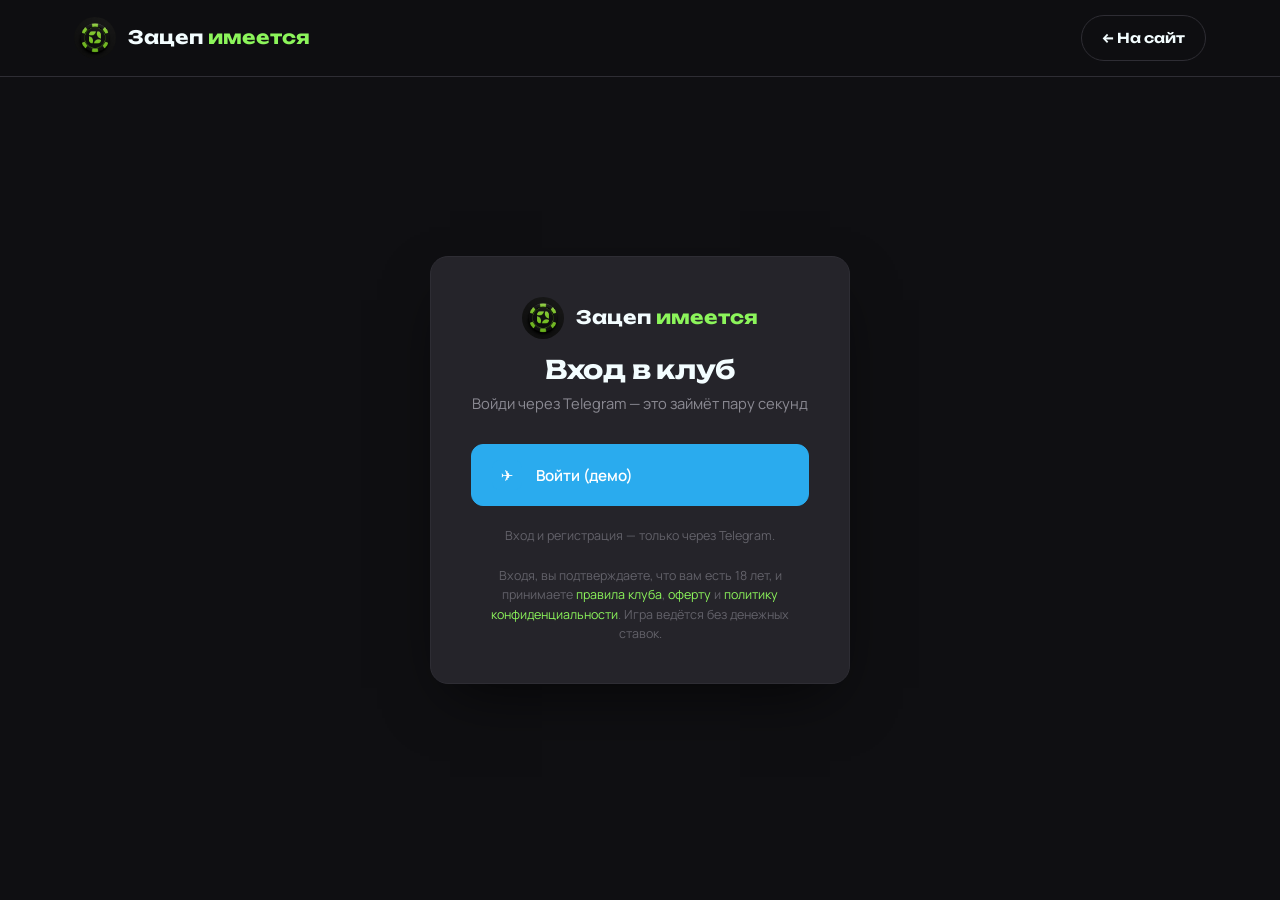
==== account.html @ 66ea3643 "Реальные документы (Согласие участника ИП Марилов + Правила/ПД/оферта/соглашение) вместо рыбы; галоч" ====
<!DOCTYPE html>
<html lang="ru">
<head>
  <meta charset="UTF-8" />
  <meta name="viewport" content="width=device-width, initial-scale=1.0" />
  <title>Личный кабинет — Зацеп имеется</title>
  <meta name="description" content="Личный кабинет игрока клуба спортивного покера «Зацеп имеется»: вход через Telegram, запись на турниры, рейтинг и статистика." />
  <link rel="icon" type="image/png" href="assets/img/favicon.png" />
  <link rel="preconnect" href="https://fonts.googleapis.com" />
  <link rel="preconnect" href="https://fonts.gstatic.com" crossorigin />
  <link href="https://fonts.googleapis.com/css2?family=Manrope:wght@400;500;600;700&family=Unbounded:wght@500;600;700;800&display=swap" rel="stylesheet" />
  <link rel="stylesheet" href="assets/css/style.css?v=631" />
</head>
<body>

  <header class="header scrolled" id="header">
    <div class="wrap nav">
      <a href="index.html" class="logo">
        <img class="logo-mark" src="assets/img/logo-mark.png" alt="Зацеп имеется" />
        <span>Зацеп <span class="accent">имеется</span></span>
      </a>
      <a href="index.html" class="btn btn-ghost btn-sm">← На сайт</a>
    </div>
  </header>

  <!-- ===== Экран входа ===== -->
  <div class="auth-screen" id="view-auth">
    <div class="auth-card">
      <a href="index.html" class="logo" style="justify-content:center;">
        <img class="logo-mark" src="assets/img/logo-mark.png" alt="Зацеп имеется" />
        <span>Зацеп <span class="accent">имеется</span></span>
      </a>
      <h2 style="margin-top:18px;">Вход в клуб</h2>
      <p class="sub">Войди через Telegram — это займёт пару секунд</p>

      <div id="tg-widget" style="display:flex;justify-content:center;min-height:52px;"></div>
      <p class="legal" style="text-align:center;margin-top:8px;">Вход и регистрация — только через Telegram.</p>

      <p class="legal">Входя, вы подтверждаете, что вам есть 18 лет, и принимаете
        <a href="rules.html" style="color:var(--accent);">правила клуба</a>,
        <a href="offer.html" style="color:var(--accent);">оферту</a> и
        <a href="privacy.html" style="color:var(--accent);">политику конфиденциальности</a>.
        Игра ведётся без денежных ставок.</p>
    </div>
  </div>

  <!-- ===== Онбординг «Прежде чем начать» ===== -->
  <div class="auth-screen" id="view-onboarding" hidden>
    <div class="auth-card">
      <h2 style="text-align:center;">Прежде чем начать</h2>
      <p class="sub">Для записи на турниры и ведения рейтинга нам нужен твой покерный ник и телефон.</p>

      <form id="onboardingForm">
        <div class="field">
          <label for="onbName">Фамилия и имя</label>
          <input type="text" id="onbName" placeholder="например, Иванов Иван" maxlength="100" required />
        </div>
        <div class="field">
          <label for="onbNick">Покерный ник</label>
          <input type="text" id="onbNick" placeholder="например, Рейз" maxlength="32" required />
        </div>
        <div class="field">
          <label for="onbPhone">Телефон</label>
          <input type="tel" id="onbPhone" placeholder="+7 900 000-00-00" autocomplete="tel" />
        </div>
        <label class="legal" style="display:flex;gap:10px;align-items:flex-start;text-align:left;cursor:pointer;margin:8px 0 12px;">
          <input type="checkbox" id="onbConsent" style="margin-top:3px;flex:0 0 auto;" />
          <span>Подтверждаю, что мне исполнилось <b>18 лет</b>.</span>
        </label>
        <p class="legal" style="text-align:left;margin:0 0 16px;">Продолжая регистрацию, вы соглашаетесь с
          <a href="rules.html" style="color:var(--accent);">правилами клуба</a>,
          <a href="consent.html" style="color:var(--accent);">согласием участника</a> и
          <a href="privacy.html" style="color:var(--accent);">политикой конфиденциальности</a>.</p>
        <button type="submit" class="btn btn-primary btn-block">Продолжить</button>
      </form>
    </div>
  </div>

  <!-- ===== Дашборд (заполняется из account.js) ===== -->
  <main class="dash active" id="view-dash" hidden></main>

  <script src="assets/js/mask.js?v=631"></script>

  <script src="assets/js/account.js?v=631"></script>
</body>
</html>
---- assets/css/style.css ----
/* ========= Зацеп имеется — brand styles =========
   Палитра взята из shodka.fun:
   accent #8cf55b · deep #067644 · base #131316 · surface #25242a/#37363d
   text #f3fdff · muted #63626a
================================================== */

:root {
  --bg:        #0f0f12;
  --bg-2:      #131316;
  --surface:   #25242a;
  --surface-2: #37363d;
  --line:      #2e2d34;
  --text:      #f3fdff;
  --muted:     #8b8a93;
  --muted-2:   #63626a;
  --accent:    #8cf55b;
  --accent-deep: #067644;
  --accent-soft: rgba(140, 245, 91, .14);
  --danger:    #ff5c5c;
  --gold:      #ffd166;

  --radius:    18px;
  --radius-sm: 12px;
  --maxw:      1180px;
  --shadow:    0 24px 60px -20px rgba(0,0,0,.7);
  --shadow-accent: 0 16px 40px -12px rgba(140,245,91,.35);

  --font-head: "Unbounded", system-ui, sans-serif;
  --font-body: "Manrope", system-ui, -apple-system, sans-serif;
}

* { box-sizing: border-box; margin: 0; padding: 0; }
[hidden] { display: none !important; }
html { scroll-behavior: smooth; }
body {
  font-family: var(--font-body);
  background: var(--bg);
  color: var(--text);
  line-height: 1.55;
  -webkit-font-smoothing: antialiased;
  overflow-x: hidden;
}
a { color: inherit; text-decoration: none; }
img { max-width: 100%; display: block; }
ul { list-style: none; }

.wrap { max-width: var(--maxw); margin: 0 auto; padding: 0 24px; }
section { padding: 96px 0; position: relative; }

/* ---------- Typography ---------- */
h1, h2, h3, .h { font-family: var(--font-head); font-weight: 700; line-height: 1.05; letter-spacing: -.01em; }
h1 { font-size: clamp(2.6rem, 6vw, 5rem); }
h2 { font-size: clamp(2rem, 4vw, 3.2rem); }
h3 { font-size: 1.25rem; }
.accent { color: var(--accent); }
.muted { color: var(--muted); }
.eyebrow {
  font-family: var(--font-head);
  font-size: .8rem; font-weight: 600;
  letter-spacing: .22em; text-transform: uppercase;
  color: var(--accent);
  display: inline-flex; align-items: center; gap: 10px;
}
.eyebrow::before { content: ""; width: 28px; height: 2px; background: var(--accent); }

.section-head { max-width: 640px; margin-bottom: 48px; }
.section-head h2 { margin: 16px 0 12px; }
.section-head p { color: var(--muted); font-size: 1.05rem; }

/* ---------- Buttons ---------- */
.btn {
  display: inline-flex; align-items: center; justify-content: center; gap: 10px;
  padding: 15px 28px; border-radius: 999px;
  font-family: var(--font-head); font-weight: 600; font-size: .95rem;
  cursor: pointer; border: 1px solid transparent; transition: .2s ease; white-space: nowrap;
}
.btn-primary { background: var(--accent); color: #0b1407; box-shadow: var(--shadow-accent); }
.btn-primary:hover { transform: translateY(-2px); filter: brightness(1.05); }
.btn-ghost { background: transparent; color: var(--text); border-color: var(--line); }
.btn-ghost:hover { border-color: var(--accent); color: var(--accent); }
.btn-sm { padding: 11px 20px; font-size: .85rem; }
.btn-block { width: 100%; }

/* ---------- Header ---------- */
.header {
  position: fixed; top: 0; left: 0; right: 0; z-index: 100;
  transition: .3s ease; border-bottom: 1px solid transparent;
}
.header.scrolled {
  background: rgba(15,15,18,.82); backdrop-filter: blur(14px);
  border-bottom-color: var(--line);
}
.nav { display: flex; align-items: center; justify-content: space-between; height: 76px; }
.logo { display: flex; align-items: center; gap: 12px; font-family: var(--font-head); font-weight: 700; font-size: 1.15rem; }
.logo-mark { width: 42px; height: 42px; border-radius: 50%; display: block; }
.logo-mark.txt {
  border-radius: 11px; background: var(--accent); color: #0b1407;
  display: grid; place-items: center; font-size: 1.4rem; font-weight: 800;
  box-shadow: var(--shadow-accent);
}
.logo span.accent { color: var(--accent); }
.nav-links { display: flex; align-items: center; gap: 34px; }
.nav-links a { font-size: .92rem; color: var(--muted); transition: .2s; font-weight: 500; }
.nav-links a:hover { color: var(--text); }
.nav-links > .btn { display: none; } /* кнопка ЛК в выпадающем меню — только на мобильных */
.nav-actions { display: flex; align-items: center; gap: 14px; }
.burger { display: none; background: none; border: 0; cursor: pointer; flex-direction: column; gap: 5px; padding: 8px; }
.burger span { width: 24px; height: 2px; background: var(--text); transition: .25s; }

/* ---------- Hero ---------- */
.hero { padding: 170px 0 90px; overflow: hidden; }
.hero-grid { display: grid; grid-template-columns: 1.15fr .85fr; gap: 60px; align-items: center; }
.hero .badge {
  display: inline-flex; align-items: center; gap: 8px; margin-bottom: 26px;
  padding: 7px 14px; border: 1px solid var(--line); border-radius: 999px;
  font-size: .8rem; color: var(--muted); background: var(--surface);
}
.hero .badge b { color: var(--accent); }
.hero h1 { margin-bottom: 22px; }
.hero p.lead { font-size: 1.15rem; color: var(--muted); max-width: 480px; margin-bottom: 34px; }
.hero-cta { display: flex; gap: 14px; flex-wrap: wrap; margin-bottom: 44px; }
.hero-stats { display: flex; gap: 40px; flex-wrap: wrap; }
.stat .num { font-family: var(--font-head); font-weight: 700; font-size: 2rem; color: var(--accent); }
.stat .lbl { font-size: .85rem; color: var(--muted); }

.hero-card {
  background: linear-gradient(160deg, var(--surface) 0%, var(--bg-2) 100%);
  border: 1px solid var(--line); border-radius: var(--radius);
  padding: 28px; box-shadow: var(--shadow); position: relative;
}
.hero-card::before {
  content: ""; position: absolute; inset: 0; border-radius: var(--radius);
  background: radial-gradient(380px 200px at 80% -10%, var(--accent-soft), transparent 70%);
  pointer-events: none;
}
.hero-card .hc-top { display: flex; justify-content: space-between; align-items: center; margin-bottom: 22px; }
.hero-card .tag { font-size: .72rem; letter-spacing: .12em; text-transform: uppercase; color: var(--accent); font-family: var(--font-head); }
.chip-live { display: inline-flex; align-items: center; gap: 7px; font-size: .78rem; color: var(--accent); }
.chip-live .dot { width: 8px; height: 8px; border-radius: 50%; background: var(--accent); box-shadow: 0 0 0 0 rgba(140,245,91,.6); animation: pulse 1.8s infinite; }
@keyframes pulse { 0%{box-shadow:0 0 0 0 rgba(140,245,91,.6)} 70%{box-shadow:0 0 0 10px rgba(140,245,91,0)} 100%{box-shadow:0 0 0 0 rgba(140,245,91,0)} }
.lb-row { display: grid; grid-template-columns: 30px 1fr auto; gap: 14px; align-items: center; padding: 12px 0; border-bottom: 1px solid var(--line); }
.lb-row:last-child { border-bottom: 0; }
.lb-rank { font-family: var(--font-head); font-weight: 700; color: var(--muted); }
.lb-row:nth-child(1) .lb-rank, .lb-row.top .lb-rank { color: var(--accent); }
.lb-name { font-weight: 600; font-size: .95rem; }
.lb-pts { font-family: var(--font-head); font-weight: 600; color: var(--accent); font-size: .95rem; }

/* ---------- Marquee ---------- */
.marquee { border-block: 1px solid var(--line); background: var(--bg-2); padding: 0; overflow: hidden; }
.marquee-track { display: flex; gap: 60px; padding: 18px 0; white-space: nowrap; animation: scroll 28s linear infinite; }
.marquee-track span { font-family: var(--font-head); font-weight: 600; color: var(--muted-2); font-size: 1.1rem; display: inline-flex; gap: 60px; }
.marquee-track span::after { content: "♠"; color: var(--accent); }
@keyframes scroll { to { transform: translateX(-50%); } }

/* ---------- Tournaments ---------- */
.tour-grid { display: grid; grid-template-columns: repeat(3, 1fr); gap: 22px; }
.tcard {
  background: var(--surface); border: 1px solid var(--line); border-radius: var(--radius);
  padding: 26px; transition: .25s; position: relative; overflow: hidden;
}
.tcard:hover { transform: translateY(-4px); border-color: var(--accent); }
.tcard .ribbon {
  position: absolute; top: 20px; right: -34px; transform: rotate(45deg);
  background: var(--accent); color: #0b1407; font-size: .68rem; font-weight: 700;
  font-family: var(--font-head); padding: 4px 40px; letter-spacing: .06em;
}
.tcard .date { font-family: var(--font-head); color: var(--accent); font-size: .82rem; font-weight: 600; letter-spacing: .04em; }
.tcard h3 { margin: 10px 0 6px; }
.tcard .fmt { color: var(--muted); font-size: .88rem; margin-bottom: 20px; }
.tcard .meta { display: flex; flex-direction: column; gap: 10px; margin-bottom: 22px; }
.tcard .meta div { display: flex; justify-content: space-between; font-size: .9rem; border-bottom: 1px dashed var(--line); padding-bottom: 9px; }
.tcard .meta span:first-child { color: var(--muted); padding-right: 10px; }
.tcard .meta b { font-weight: 600; white-space: nowrap; }
.tcard .date { padding-right: 56px; } /* не залезать под ribbon */
/* авто-сетка карточек: адаптируется к числу и ширине, на мобиле — 1 колонка */
.cards-auto { display: grid; grid-template-columns: repeat(auto-fit, minmax(270px, 1fr)); gap: 22px; }

/* ---------- Formats ---------- */
.fmt-grid { display: grid; grid-template-columns: repeat(3, 1fr); gap: 22px; }
.fcard { background: var(--surface); border: 1px solid var(--line); border-radius: var(--radius); padding: 30px; transition: .25s; }
.fcard:hover { border-color: var(--accent); background: var(--surface-2); }
.fcard .ico { width: 54px; height: 54px; border-radius: 14px; background: var(--accent-soft); color: var(--accent); display: grid; place-items: center; font-size: 1.6rem; margin-bottom: 18px; }
.fcard h3 { margin-bottom: 10px; }
.fcard p { color: var(--muted); font-size: .94rem; }

/* ---------- Leaderboard section ---------- */
.lb-wrap { background: var(--surface); border: 1px solid var(--line); border-radius: var(--radius); overflow: hidden; }
.lb-tabs { display: flex; gap: 8px; padding: 18px 24px; border-bottom: 1px solid var(--line); flex-wrap: wrap; }
.lb-tab { padding: 9px 18px; border-radius: 999px; font-size: .85rem; font-family: var(--font-head); font-weight: 500; color: var(--muted); cursor: pointer; border: 1px solid transparent; transition: .2s; }
.lb-tab.active { background: var(--accent-soft); color: var(--accent); border-color: rgba(140,245,91,.3); }
table.lb { width: 100%; border-collapse: collapse; }
table.lb th, table.lb td { text-align: left; padding: 16px 24px; font-size: .92rem; border-bottom: 1px solid var(--line); }
table.lb th { font-size: .74rem; text-transform: uppercase; letter-spacing: .1em; color: var(--muted); font-weight: 600; }
table.lb td.rank { font-family: var(--font-head); font-weight: 700; width: 70px; }
table.lb tr:last-child td { border-bottom: 0; }
table.lb tbody tr:hover { background: var(--surface-2); }
table.lb td.pts { font-family: var(--font-head); font-weight: 700; color: var(--accent); text-align: right; }
table.lb td.num { text-align: center; color: var(--muted); }
.medal { display: inline-grid; place-items: center; width: 28px; height: 28px; border-radius: 8px; font-size: .8rem; }
.medal.g { background: rgba(255,209,102,.16); color: var(--gold); }
.medal.s { background: rgba(200,200,210,.16); color: #c8c8d2; }
.medal.b { background: rgba(205,127,80,.16); color: #cd7f50; }

/* ---------- About ---------- */
.about-grid { display: grid; grid-template-columns: 1fr 1fr; gap: 60px; align-items: center; }
.about-feats { display: grid; grid-template-columns: 1fr 1fr; gap: 18px; margin-top: 30px; }
.feat { display: flex; gap: 14px; align-items: flex-start; }
.feat .fi { flex: 0 0 auto; width: 42px; height: 42px; border-radius: 11px; background: var(--accent-soft); color: var(--accent); display: grid; place-items: center; font-size: 1.2rem; }
.feat h4 { font-family: var(--font-head); font-size: 1rem; margin-bottom: 3px; }
.feat p { color: var(--muted); font-size: .86rem; }
.about-visual { aspect-ratio: 4/5; border-radius: var(--radius); background:
  linear-gradient(160deg, var(--surface-2), var(--bg-2)),
  radial-gradient(circle at 30% 20%, var(--accent-soft), transparent 60%);
  border: 1px solid var(--line); position: relative; overflow: hidden; display: grid; place-items: center; }
.about-visual .big-suit { font-size: 14rem; color: rgba(140,245,91,.08); position: absolute; }
.about-visual .vstat { position: relative; text-align: center; }
.about-visual .vstat .n { font-family: var(--font-head); font-weight: 700; font-size: 3.5rem; color: var(--accent); }

/* ---------- CTA banner ---------- */
.cta-banner {
  background: linear-gradient(120deg, var(--accent-deep), #054d2d);
  border-radius: var(--radius); padding: 60px; text-align: center; position: relative; overflow: hidden;
}
.cta-banner::before { content: "♠♥♦♣"; position: absolute; font-size: 9rem; opacity: .07; top: -20px; right: 30px; letter-spacing: 20px; }
.cta-banner h2 { color: #fff; margin-bottom: 14px; }
.cta-banner p { color: rgba(255,255,255,.8); margin-bottom: 28px; max-width: 520px; margin-inline: auto; }

/* ---------- Contacts ---------- */
.contact-grid { display: grid; grid-template-columns: 1fr 1fr; gap: 40px; }
.contact-card { background: var(--surface); border: 1px solid var(--line); border-radius: var(--radius); padding: 36px; }
.contact-item { display: flex; gap: 16px; align-items: flex-start; padding: 18px 0; border-bottom: 1px solid var(--line); }
.contact-item:last-child { border-bottom: 0; }
.contact-item .ci { width: 44px; height: 44px; border-radius: 11px; background: var(--accent-soft); color: var(--accent); display: grid; place-items: center; font-size: 1.2rem; flex: 0 0 auto; }
.contact-item .lbl { font-size: .78rem; color: var(--muted); text-transform: uppercase; letter-spacing: .08em; }
.contact-item .val { font-weight: 600; font-size: 1.02rem; }
.map-box { border-radius: var(--radius); overflow: hidden; border: 1px solid var(--line); min-height: 360px; background: var(--surface); display: grid; place-items: center; position: relative; }
.map-box iframe { width: 100%; height: 100%; min-height: 360px; border: 0; filter: grayscale(.3) invert(.92) hue-rotate(180deg); }

/* ---------- Footer ---------- */
.footer { background: var(--bg-2); border-top: 1px solid var(--line); padding: 60px 0 30px; }
.footer-grid { display: grid; grid-template-columns: 2fr 1fr 1fr 1.4fr; gap: 40px; margin-bottom: 40px; }
.footer p.about { color: var(--muted); font-size: .92rem; margin: 16px 0; max-width: 280px; }
.footer h5 { font-family: var(--font-head); font-size: .8rem; text-transform: uppercase; letter-spacing: .1em; color: var(--muted); margin-bottom: 18px; }
.footer ul li { margin-bottom: 11px; }
.footer ul a { color: var(--text); font-size: .92rem; opacity: .8; transition: .2s; }
.footer ul a:hover { color: var(--accent); opacity: 1; }
.socials { display: flex; gap: 12px; }
.socials a { width: 42px; height: 42px; border-radius: 11px; background: var(--surface); border: 1px solid var(--line); display: grid; place-items: center; transition: .2s; }
.socials a:hover { border-color: var(--accent); color: var(--accent); transform: translateY(-2px); }
.footer-bottom { display: flex; justify-content: space-between; align-items: center; padding-top: 26px; border-top: 1px solid var(--line); color: var(--muted); font-size: .85rem; flex-wrap: wrap; gap: 12px; }
.age-badge { display: inline-grid; place-items: center; width: 30px; height: 30px; border-radius: 8px; border: 1px solid var(--danger); color: var(--danger); font-family: var(--font-head); font-weight: 700; font-size: .72rem; }

.disclaimer { background: var(--surface); border: 1px solid var(--line); border-radius: var(--radius-sm); padding: 18px 22px; font-size: .82rem; color: var(--muted); display: flex; gap: 14px; align-items: center; margin-top: 30px; }
.disclaimer .age-badge { flex: 0 0 auto; }

/* ---------- Reveal animation ---------- */
.reveal { opacity: 0; transform: translateY(24px); transition: .7s cubic-bezier(.2,.7,.2,1); }
.reveal.in { opacity: 1; transform: none; }

/* ========================================================
   ACCOUNT / Личный кабинет
======================================================== */
.auth-screen { min-height: 100vh; display: grid; place-items: center; padding: 100px 24px 60px; }
.auth-card { width: 100%; max-width: 420px; background: var(--surface); border: 1px solid var(--line); border-radius: var(--radius); padding: 40px; box-shadow: var(--shadow); }
.auth-card .logo { justify-content: center; margin-bottom: 8px; }
.auth-card h2 { text-align: center; font-size: 1.6rem; margin-bottom: 8px; }
.auth-card p.sub { text-align: center; color: var(--muted); font-size: .92rem; margin-bottom: 30px; }
.oauth-btn { display: flex; align-items: center; gap: 14px; width: 100%; padding: 15px 20px; border-radius: var(--radius-sm); border: 1px solid var(--line); background: var(--bg-2); color: var(--text); font-family: var(--font-body); font-weight: 600; font-size: .95rem; cursor: pointer; transition: .2s; margin-bottom: 12px; }
.oauth-btn:hover { border-color: var(--accent); background: var(--surface-2); transform: translateY(-1px); }
.oauth-btn .oi { width: 30px; height: 30px; border-radius: 8px; display: grid; place-items: center; font-weight: 700; color: #fff; flex: 0 0 auto; }
.oi.tg { background: #2aabee; } .oi.ya { background: #fc3f1d; } .oi.vk { background: #0077ff; }
.auth-card .legal { text-align: center; font-size: .78rem; color: var(--muted-2); margin-top: 20px; }
.field { margin-bottom: 14px; }
.field label { display: block; font-size: .8rem; color: var(--muted); margin-bottom: 7px; }
.field input {
  width: 100%; padding: 14px 16px; border-radius: var(--radius-sm);
  background: var(--bg-2); border: 1px solid var(--line); color: var(--text);
  font-family: var(--font-body); font-size: .95rem; transition: .2s;
}
.field input:focus { outline: none; border-color: var(--accent); }
.field input::placeholder { color: var(--muted-2); }
.auth-divider { display: flex; align-items: center; gap: 14px; margin: 22px 0; color: var(--muted-2); font-size: .8rem; }
.auth-divider::before, .auth-divider::after { content: ""; flex: 1; height: 1px; background: var(--line); }
.forgot { text-align: right; font-size: .8rem; margin: -4px 0 16px; }
.forgot a { color: var(--muted); } .forgot a:hover { color: var(--accent); }
.tg-login { background: #2aabee; color: #fff; border-color: #2aabee; }
.tg-login:hover { background: #1f97d4; border-color: #1f97d4; color: #fff; }

/* Dashboard */
.dash { padding-top: 110px; padding-bottom: 80px; }
.dash-head { display: flex; justify-content: space-between; align-items: flex-end; flex-wrap: wrap; gap: 20px; margin-bottom: 36px; }
.profile { display: flex; gap: 18px; align-items: center; }
.avatar { width: 72px; height: 72px; border-radius: 18px; background: linear-gradient(135deg, var(--accent), var(--accent-deep)); display: grid; place-items: center; font-family: var(--font-head); font-weight: 700; font-size: 1.8rem; color: #0b1407; }
.profile .who h2 { font-size: 1.6rem; } .profile .who .uid { color: var(--muted); font-size: .88rem; }
.profile .tg-tag { display: inline-flex; align-items: center; gap: 6px; font-size: .8rem; color: var(--accent); margin-top: 4px; }

.dash-stats { display: grid; grid-template-columns: repeat(4, 1fr); gap: 18px; margin-bottom: 34px; }
.dstat { background: var(--surface); border: 1px solid var(--line); border-radius: var(--radius); padding: 24px; }
.dstat .ic { font-size: 1.4rem; color: var(--accent); margin-bottom: 14px; }
.dstat .n { font-family: var(--font-head); font-weight: 700; font-size: 2rem; }
.dstat .l { color: var(--muted); font-size: .85rem; }
.dstat .delta { font-size: .78rem; margin-top: 6px; } .delta.up { color: var(--accent); } .delta.down { color: var(--danger); }

.dash-cols { display: grid; grid-template-columns: 1.6fr 1fr; gap: 22px; }
.panel { background: var(--surface); border: 1px solid var(--line); border-radius: var(--radius); padding: 26px; }
.panel-head { display: flex; justify-content: space-between; align-items: center; margin-bottom: 20px; }
.panel-head h3 { font-size: 1.1rem; }
.panel-head a { font-size: .82rem; color: var(--accent); }

.reg-item { display: flex; gap: 16px; align-items: center; padding: 16px 0; border-bottom: 1px solid var(--line); }
.reg-item:last-child { border-bottom: 0; }
.reg-date { flex: 0 0 auto; width: 58px; height: 58px; border-radius: 12px; background: var(--bg-2); border: 1px solid var(--line); display: grid; place-items: center; text-align: center; }
.reg-date .d { font-family: var(--font-head); font-weight: 700; font-size: 1.4rem; color: var(--accent); line-height: 1; }
.reg-date .m { font-size: .68rem; color: var(--muted); text-transform: uppercase; }
.reg-info { flex: 1; } .reg-info h4 { font-family: var(--font-head); font-size: .98rem; } .reg-info p { color: var(--muted); font-size: .84rem; }
.status-pill { font-size: .72rem; padding: 5px 12px; border-radius: 999px; font-weight: 600; font-family: var(--font-head); }
.status-pill.ok { background: var(--accent-soft); color: var(--accent); }
.status-pill.wait { background: rgba(255,209,102,.14); color: var(--gold); }

.rank-widget { text-align: center; padding: 10px 0 4px; }
.rank-widget .place { font-family: var(--font-head); font-weight: 700; font-size: 4rem; color: var(--accent); line-height: 1; }
.rank-widget .of { color: var(--muted); font-size: .9rem; margin-bottom: 18px; }
.progress { height: 10px; border-radius: 999px; background: var(--bg-2); overflow: hidden; margin: 14px 0 8px; }
.progress > i { display: block; height: 100%; background: linear-gradient(90deg, var(--accent-deep), var(--accent)); border-radius: 999px; }
.rank-widget .hint { font-size: .82rem; color: var(--muted); }

.history-item { display: flex; justify-content: space-between; align-items: center; padding: 14px 0; border-bottom: 1px solid var(--line); font-size: .9rem; }
.history-item:last-child { border-bottom: 0; }
.history-item .hi-place { font-family: var(--font-head); font-weight: 700; color: var(--accent); }
.dash .logout { background: none; border: 1px solid var(--line); color: var(--muted); padding: 10px 18px; border-radius: 999px; cursor: pointer; font-family: var(--font-head); font-size: .85rem; transition: .2s; }
.dash .logout:hover { border-color: var(--danger); color: var(--danger); }

/* ---------- How it works (Как проходит вечер) ---------- */
.steps { display: grid; grid-template-columns: repeat(5, 1fr); gap: 18px; }
.step { background: var(--surface); border: 1px solid var(--line); border-radius: var(--radius); padding: 26px 24px; transition: .25s; }
.step:hover { border-color: var(--accent); transform: translateY(-4px); }
.step .n { font-family: var(--font-head); font-weight: 700; font-size: 2.4rem; color: var(--accent); line-height: 1; margin-bottom: 16px; }
.step h4 { font-family: var(--font-head); font-size: 1.02rem; margin-bottom: 8px; }
.step p { color: var(--muted); font-size: .88rem; }

/* ---------- Community / соцсети ---------- */
.community-grid { display: grid; grid-template-columns: 1.5fr 1fr 1fr; gap: 18px; }
.soc-card { border-radius: var(--radius); padding: 30px; border: 1px solid var(--line); background: var(--surface); display: flex; flex-direction: column; justify-content: space-between; min-height: 210px; transition: .25s; }
.soc-card:hover { transform: translateY(-4px); }
.soc-card .si { font-size: 1.9rem; margin-bottom: auto; }
.soc-card .cnt { font-family: var(--font-head); font-weight: 700; font-size: 1.9rem; margin-top: 16px; }
.soc-card .cap { font-size: .9rem; color: var(--muted); margin-bottom: 16px; }
.soc-card.tg { background: linear-gradient(150deg, #2aabee, #1c84bd); border-color: transparent; color: #fff; }
.soc-card.tg .cap { color: rgba(255,255,255,.85); }
.soc-card.tg .btn { background: #fff; color: #1c84bd; }
.soc-card.vk:hover, .soc-card.ig:hover { border-color: var(--accent); }
.soc-card .btn-line { display: inline-flex; align-items: center; gap: 8px; font-family: var(--font-head); font-weight: 600; font-size: .9rem; color: var(--accent); }

/* ---------- FAQ ---------- */
.faq { max-width: 820px; margin-inline: auto; }
.faq details { background: var(--surface); border: 1px solid var(--line); border-radius: var(--radius-sm); margin-bottom: 12px; padding: 0 22px; }
.faq summary { cursor: pointer; list-style: none; padding: 20px 0; font-family: var(--font-head); font-weight: 600; font-size: 1.02rem; display: flex; justify-content: space-between; align-items: center; gap: 16px; }
.faq summary::-webkit-details-marker { display: none; }
.faq summary::after { content: "+"; color: var(--accent); font-size: 1.5rem; line-height: 1; transition: .2s; flex: 0 0 auto; }
.faq details[open] summary::after { transform: rotate(45deg); }
.faq details > p { color: var(--muted); padding: 0 0 20px; font-size: .95rem; margin: 0; }

/* ---------- Legal / документы ---------- */
.legal-page { max-width: 820px; margin: 0 auto; padding: 130px 24px 90px; }
.legal-page .back { display: inline-flex; align-items: center; gap: 8px; color: var(--muted); font-size: .9rem; margin-bottom: 26px; }
.legal-page .back:hover { color: var(--accent); }
.legal-page h1 { font-size: clamp(1.9rem, 4vw, 2.8rem); margin-bottom: 8px; }
.legal-page .updated { color: var(--muted-2); font-size: .85rem; margin-bottom: 22px; }
.stub-note { display: flex; gap: 14px; align-items: flex-start; background: var(--accent-soft); border: 1px solid rgba(140,245,91,.3); border-radius: var(--radius-sm); padding: 16px 20px; font-size: .9rem; color: var(--text); margin-bottom: 34px; }
.stub-note b { color: var(--accent); }
.legal-page h2 { font-size: 1.25rem; margin: 34px 0 12px; }
.legal-page p, .legal-page li { color: var(--muted); margin-bottom: 12px; line-height: 1.7; font-size: .98rem; }
.legal-page ul, .legal-page ol { padding-left: 22px; margin-bottom: 12px; }
.legal-page ul { list-style: disc; } .legal-page ol { list-style: decimal; }
.legal-page .placeholder { color: var(--muted-2); font-style: italic; }
.docs-links { display: flex; flex-wrap: wrap; gap: 14px; margin-top: 12px; }
.docs-links a { font-size: .85rem; color: var(--text); opacity: .8; }
.docs-links a:hover { color: var(--accent); opacity: 1; }

/* ---------- Admin ---------- */
.admin-wrap { padding-top: 110px; padding-bottom: 80px; }
.admin-head { display: flex; justify-content: space-between; align-items: center; margin-bottom: 28px; flex-wrap: wrap; gap: 14px; }
.admin-form { display: grid; grid-template-columns: 1fr 1fr; gap: 14px; margin-bottom: 8px; }
.admin-form .full { grid-column: 1 / -1; }
.admin-form select, .admin-form textarea, .admin-form input {
  width: 100%; padding: 13px 15px; border-radius: var(--radius-sm);
  background: var(--bg-2); border: 1px solid var(--line); color: var(--text);
  font-family: var(--font-body); font-size: .92rem;
}
.admin-form textarea { min-height: 70px; resize: vertical; }
.admin-form label.lbl { font-size: .78rem; color: var(--muted); display: block; margin-bottom: 6px; }
.admin-form .check { display: flex; align-items: center; gap: 9px; font-size: .9rem; color: var(--muted); }
.trow { display: flex; align-items: center; gap: 14px; padding: 15px 0; border-bottom: 1px solid var(--line); flex-wrap: wrap; }
.trow:last-child { border-bottom: 0; }
.trow .t-main { flex: 1; min-width: 200px; }
.trow .t-main h4 { font-family: var(--font-head); font-size: 1rem; }
.trow .t-main p { color: var(--muted); font-size: .85rem; }
.t-actions { display: flex; gap: 8px; flex-wrap: wrap; }
.badge-pub { font-size: .7rem; padding: 4px 10px; border-radius: 999px; font-family: var(--font-head); font-weight: 600; }
.badge-pub.on { background: var(--accent-soft); color: var(--accent); }
.badge-pub.off { background: rgba(255,92,92,.14); color: var(--danger); }
.mini-form { display: flex; gap: 8px; flex-wrap: wrap; align-items: center; }
.mini-form input { padding: 9px 12px; border-radius: 10px; background: var(--bg-2); border: 1px solid var(--line); color: var(--text); font-family: var(--font-body); font-size: .85rem; width: 96px; }
.btn-danger { background: transparent; border: 1px solid var(--line); color: var(--muted); }
.btn-danger:hover { border-color: var(--danger); color: var(--danger); }
.regs-box { margin-top: 16px; padding-top: 16px; border-top: 1px dashed var(--line); }

/* ---------- Responsive ---------- */
@media (max-width: 960px) {
  .hero-grid, .about-grid, .contact-grid { grid-template-columns: 1fr; }
  .tour-grid, .fmt-grid { grid-template-columns: 1fr 1fr; }
  .steps { grid-template-columns: repeat(2, 1fr); }
  .community-grid { grid-template-columns: 1fr; }
  .dash-stats { grid-template-columns: 1fr 1fr; }
  .dash-cols { grid-template-columns: 1fr; }
  .footer-grid { grid-template-columns: 1fr 1fr; }
}
@media (max-width: 680px) {
  section { padding: 64px 0; }
  .nav-links { position: fixed; inset: 76px 0 auto 0; background: var(--bg-2); flex-direction: column; padding: 24px; gap: 18px; border-bottom: 1px solid var(--line); transform: translateY(-130%); transition: .3s; }
  .nav-links.open { transform: none; }
  .burger { display: flex; }
  #lkDesktop { display: none; }
  .nav-links > .btn { display: inline-flex; }
  .tour-grid, .fmt-grid, .about-feats, .footer-grid, .steps { grid-template-columns: 1fr; }
  .dash-stats { grid-template-columns: 1fr; }
  .cta-banner { padding: 40px 24px; }
  .hero-stats { gap: 24px; }
  .admin-form { grid-template-columns: 1fr; }
  /* На узких экранах прячем средние колонки таблицы рейтинга */
  table.lb th:nth-child(3), table.lb td:nth-child(3),
  table.lb th:nth-child(4), table.lb td:nth-child(4) { display: none; }
  table.lb th, table.lb td { padding: 14px 16px; }
}
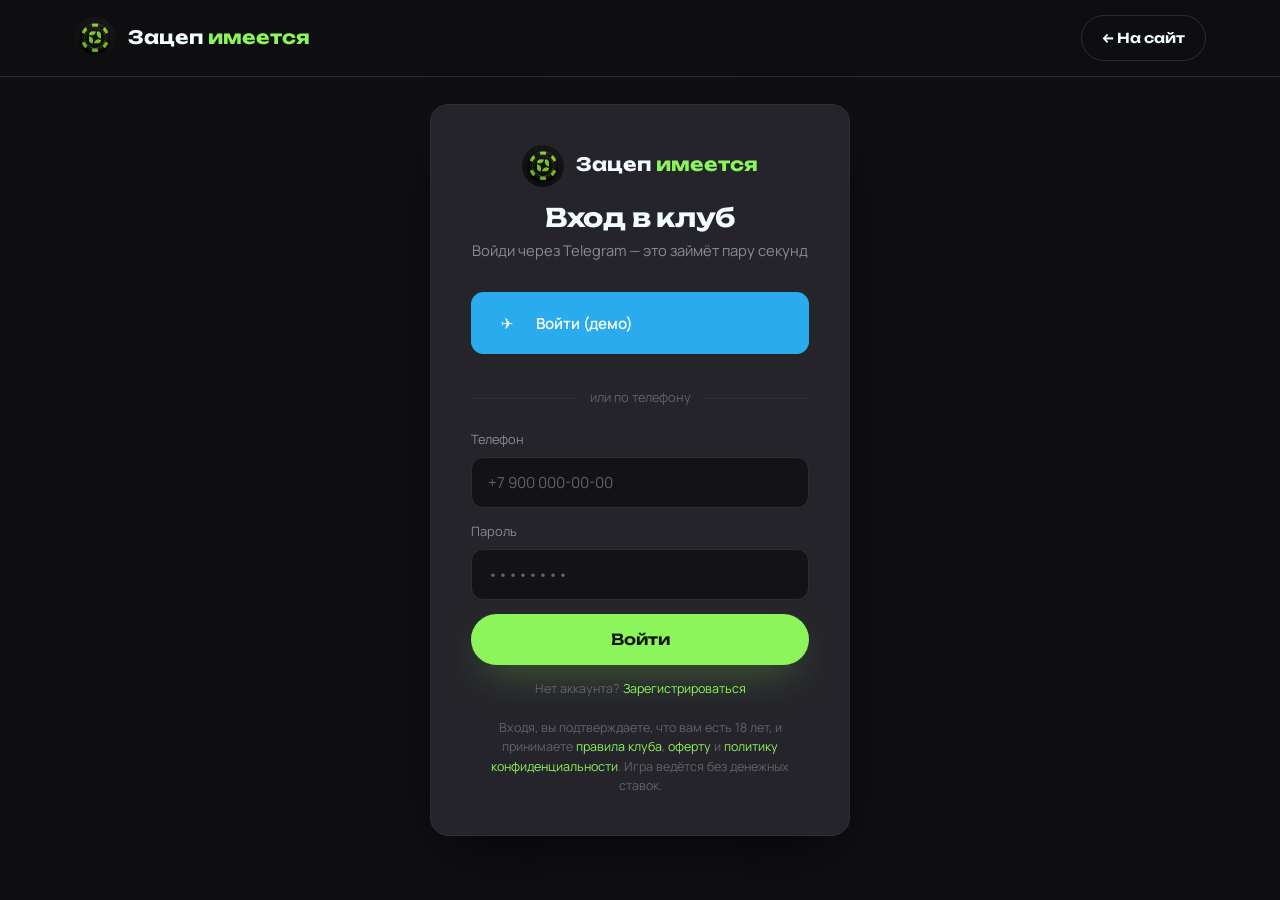
==== commit 8772fbc5: "Вернул вход/регистрацию по телефону+пароль рядом с Telegram; v=633 Co-Authored-By: Claude Opus 4.8 <" ====
--- a/account.html
+++ b/account.html
@@ -9,7 +9,7 @@
   <link rel="preconnect" href="https://fonts.googleapis.com" />
   <link rel="preconnect" href="https://fonts.gstatic.com" crossorigin />
   <link href="https://fonts.googleapis.com/css2?family=Manrope:wght@400;500;600;700&family=Unbounded:wght@500;600;700;800&display=swap" rel="stylesheet" />
-  <link rel="stylesheet" href="assets/css/style.css?v=631" />
+  <link rel="stylesheet" href="assets/css/style.css?v=633" />
 </head>
 <body>
 
@@ -34,7 +34,30 @@
       <p class="sub">Войди через Telegram — это займёт пару секунд</p>
 
       <div id="tg-widget" style="display:flex;justify-content:center;min-height:52px;"></div>
-      <p class="legal" style="text-align:center;margin-top:8px;">Вход и регистрация — только через Telegram.</p>
+
+      <div class="auth-divider">или по телефону</div>
+
+      <!-- Вход по телефону -->
+      <form id="phoneLoginForm">
+        <div class="field"><label for="liPhone">Телефон</label><input type="tel" id="liPhone" placeholder="+7 900 000-00-00" autocomplete="tel" /></div>
+        <div class="field"><label for="liPass">Пароль</label><input type="password" id="liPass" placeholder="••••••••" autocomplete="current-password" /></div>
+        <button type="submit" class="btn btn-primary btn-block">Войти</button>
+        <p class="legal" style="text-align:center;margin-top:14px;">Нет аккаунта? <a href="#" id="toRegister" style="color:var(--accent);">Зарегистрироваться</a></p>
+      </form>
+
+      <!-- Регистрация по телефону -->
+      <form id="phoneRegForm" hidden>
+        <div class="field"><label for="rgName">Фамилия и имя</label><input type="text" id="rgName" placeholder="Иванов Иван" maxlength="100" /></div>
+        <div class="field"><label for="rgNick">Покерный ник</label><input type="text" id="rgNick" placeholder="например, Рейз" maxlength="32" /></div>
+        <div class="field"><label for="rgPhone">Телефон</label><input type="tel" id="rgPhone" placeholder="+7 900 000-00-00" autocomplete="tel" /></div>
+        <div class="field"><label for="rgPass">Пароль</label><input type="password" id="rgPass" placeholder="минимум 6 символов" autocomplete="new-password" /></div>
+        <label class="legal" style="display:flex;gap:10px;align-items:flex-start;text-align:left;cursor:pointer;margin:8px 0 16px;">
+          <input type="checkbox" id="rgConsent" style="margin-top:3px;flex:0 0 auto;" />
+          <span>Подтверждаю, что мне <b>18 лет</b>, соглашаюсь с <a href="rules.html" style="color:var(--accent);">правилами</a>, <a href="consent.html" style="color:var(--accent);">согласием участника</a> и <a href="privacy.html" style="color:var(--accent);">политикой</a>.</span>
+        </label>
+        <button type="submit" class="btn btn-primary btn-block">Зарегистрироваться</button>
+        <p class="legal" style="text-align:center;margin-top:14px;">Уже есть аккаунт? <a href="#" id="toLogin" style="color:var(--accent);">Войти</a></p>
+      </form>
 
       <p class="legal">Входя, вы подтверждаете, что вам есть 18 лет, и принимаете
         <a href="rules.html" style="color:var(--accent);">правила клуба</a>,
@@ -79,8 +102,8 @@
   <!-- ===== Дашборд (заполняется из account.js) ===== -->
   <main class="dash active" id="view-dash" hidden></main>
 
-  <script src="assets/js/mask.js?v=631"></script>
+  <script src="assets/js/mask.js?v=633"></script>
 
-  <script src="assets/js/account.js?v=631"></script>
+  <script src="assets/js/account.js?v=633"></script>
 </body>
 </html>
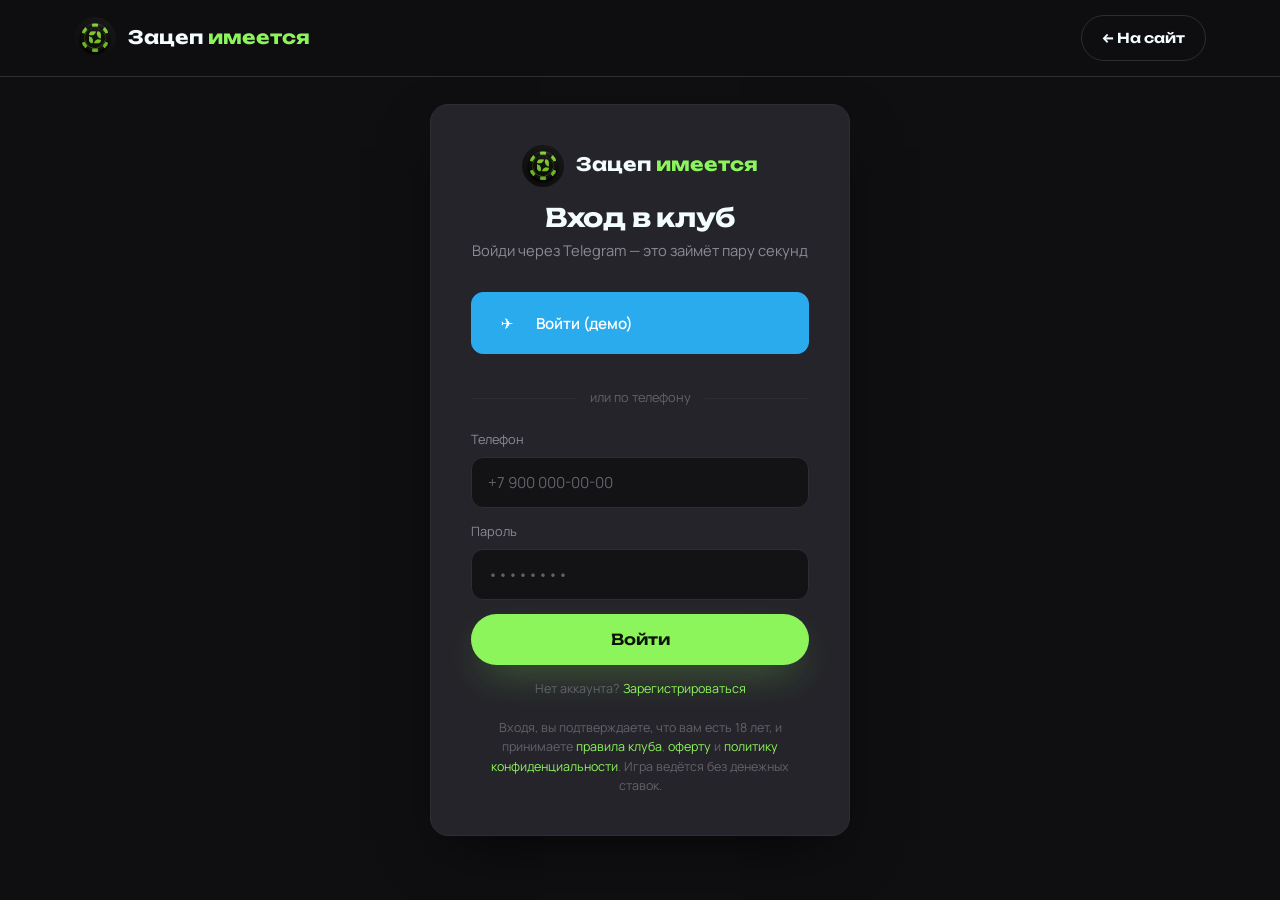
==== commit 76f98622: "Реальный рейтинг из БД на лендинге (таблица + hero); убраны выдуманные цифры (подписчики/игроки); v=" ====
--- a/account.html
+++ b/account.html
@@ -9,7 +9,7 @@
   <link rel="preconnect" href="https://fonts.googleapis.com" />
   <link rel="preconnect" href="https://fonts.gstatic.com" crossorigin />
   <link href="https://fonts.googleapis.com/css2?family=Manrope:wght@400;500;600;700&family=Unbounded:wght@500;600;700;800&display=swap" rel="stylesheet" />
-  <link rel="stylesheet" href="assets/css/style.css?v=633" />
+  <link rel="stylesheet" href="assets/css/style.css?v=634" />
 </head>
 <body>
 
@@ -102,8 +102,8 @@
   <!-- ===== Дашборд (заполняется из account.js) ===== -->
   <main class="dash active" id="view-dash" hidden></main>
 
-  <script src="assets/js/mask.js?v=633"></script>
+  <script src="assets/js/mask.js?v=634"></script>
 
-  <script src="assets/js/account.js?v=633"></script>
+  <script src="assets/js/account.js?v=634"></script>
 </body>
 </html>
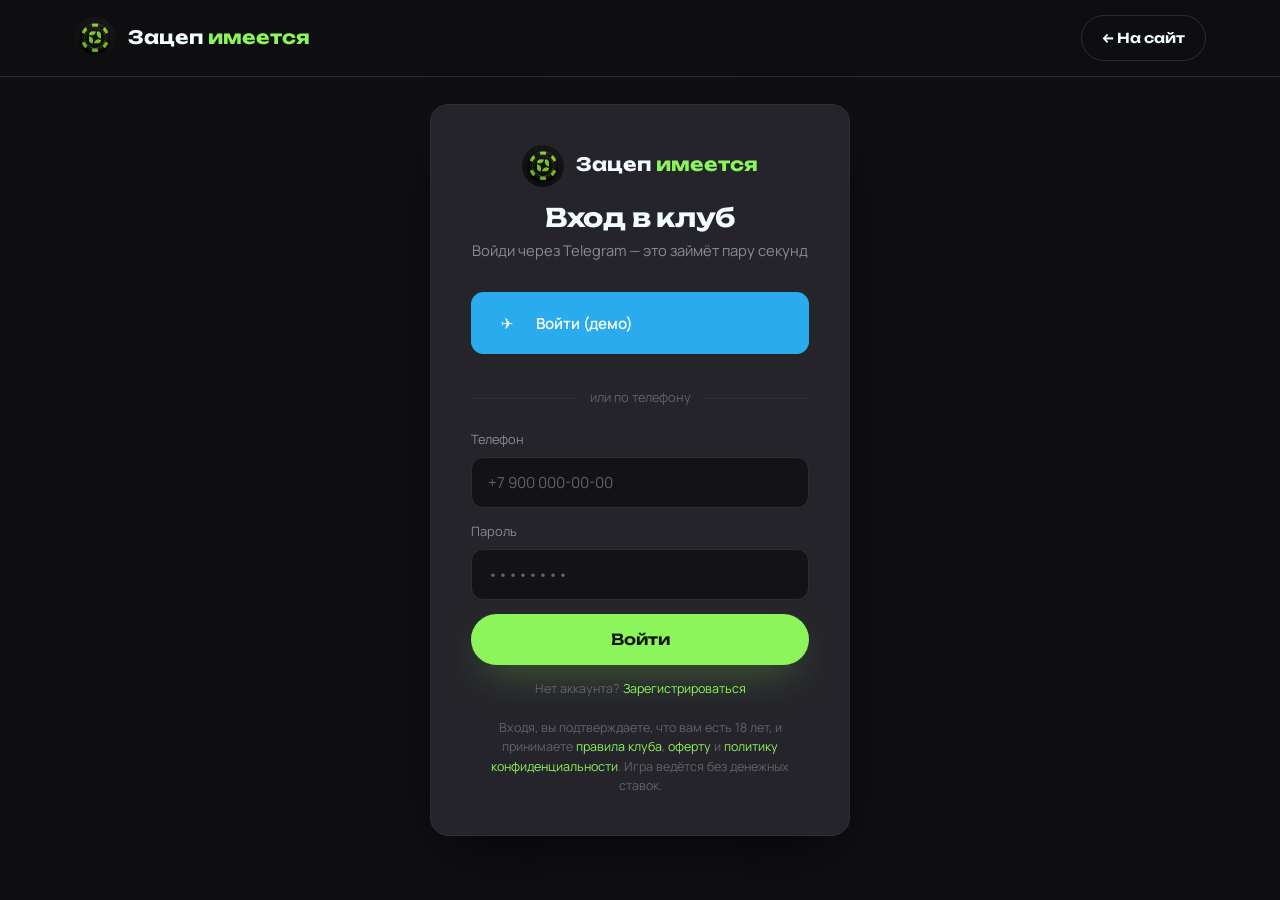
==== commit 364eb050: "Контакты: телефон +7 995 648-29-05, @vs_marilove; убран неактуальный адрес и карта (площадки разные)" ====
--- a/account.html
+++ b/account.html
@@ -9,7 +9,7 @@
   <link rel="preconnect" href="https://fonts.googleapis.com" />
   <link rel="preconnect" href="https://fonts.gstatic.com" crossorigin />
   <link href="https://fonts.googleapis.com/css2?family=Manrope:wght@400;500;600;700&family=Unbounded:wght@500;600;700;800&display=swap" rel="stylesheet" />
-  <link rel="stylesheet" href="assets/css/style.css?v=634" />
+  <link rel="stylesheet" href="assets/css/style.css?v=635" />
 </head>
 <body>
 
@@ -102,8 +102,8 @@
   <!-- ===== Дашборд (заполняется из account.js) ===== -->
   <main class="dash active" id="view-dash" hidden></main>
 
-  <script src="assets/js/mask.js?v=634"></script>
+  <script src="assets/js/mask.js?v=635"></script>
 
-  <script src="assets/js/account.js?v=634"></script>
+  <script src="assets/js/account.js?v=635"></script>
 </body>
 </html>
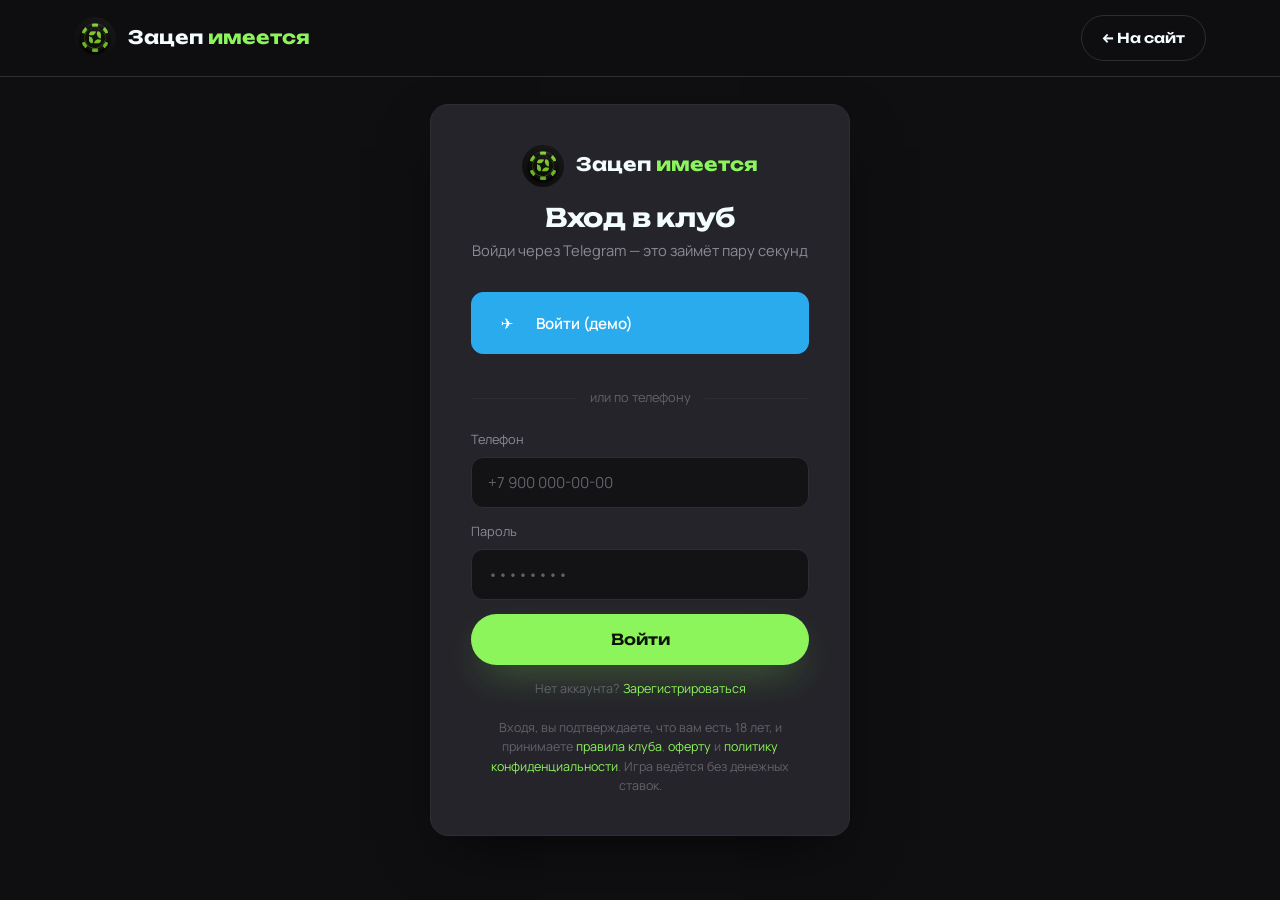
==== commit 0ff3171b: "Маска телефона: берём 10 цифр нац. номера, откидывая ведущий код страны 7/8 — уходит баг «двойной се" ====
--- a/account.html
+++ b/account.html
@@ -9,7 +9,7 @@
   <link rel="preconnect" href="https://fonts.googleapis.com" />
   <link rel="preconnect" href="https://fonts.gstatic.com" crossorigin />
   <link href="https://fonts.googleapis.com/css2?family=Manrope:wght@400;500;600;700&family=Unbounded:wght@500;600;700;800&display=swap" rel="stylesheet" />
-  <link rel="stylesheet" href="assets/css/style.css?v=635" />
+  <link rel="stylesheet" href="assets/css/style.css?v=637" />
 </head>
 <body>
 
@@ -88,12 +88,11 @@
         </div>
         <label class="legal" style="display:flex;gap:10px;align-items:flex-start;text-align:left;cursor:pointer;margin:8px 0 12px;">
           <input type="checkbox" id="onbConsent" style="margin-top:3px;flex:0 0 auto;" />
-          <span>Подтверждаю, что мне исполнилось <b>18 лет</b>.</span>
+          <span>Мне исполнилось <b>18 лет</b>, я прочитал(а) и <b>соглашаюсь</b> с
+            <a href="rules.html" style="color:var(--accent);">правилами клуба</a>,
+            <a href="consent.html" style="color:var(--accent);">согласием участника</a> и
+            <a href="privacy.html" style="color:var(--accent);">политикой конфиденциальности</a>.</span>
         </label>
-        <p class="legal" style="text-align:left;margin:0 0 16px;">Продолжая регистрацию, вы соглашаетесь с
-          <a href="rules.html" style="color:var(--accent);">правилами клуба</a>,
-          <a href="consent.html" style="color:var(--accent);">согласием участника</a> и
-          <a href="privacy.html" style="color:var(--accent);">политикой конфиденциальности</a>.</p>
         <button type="submit" class="btn btn-primary btn-block">Продолжить</button>
       </form>
     </div>
@@ -102,8 +101,8 @@
   <!-- ===== Дашборд (заполняется из account.js) ===== -->
   <main class="dash active" id="view-dash" hidden></main>
 
-  <script src="assets/js/mask.js?v=635"></script>
+  <script src="assets/js/mask.js?v=638"></script>
 
-  <script src="assets/js/account.js?v=635"></script>
+  <script src="assets/js/account.js?v=637"></script>
 </body>
 </html>
